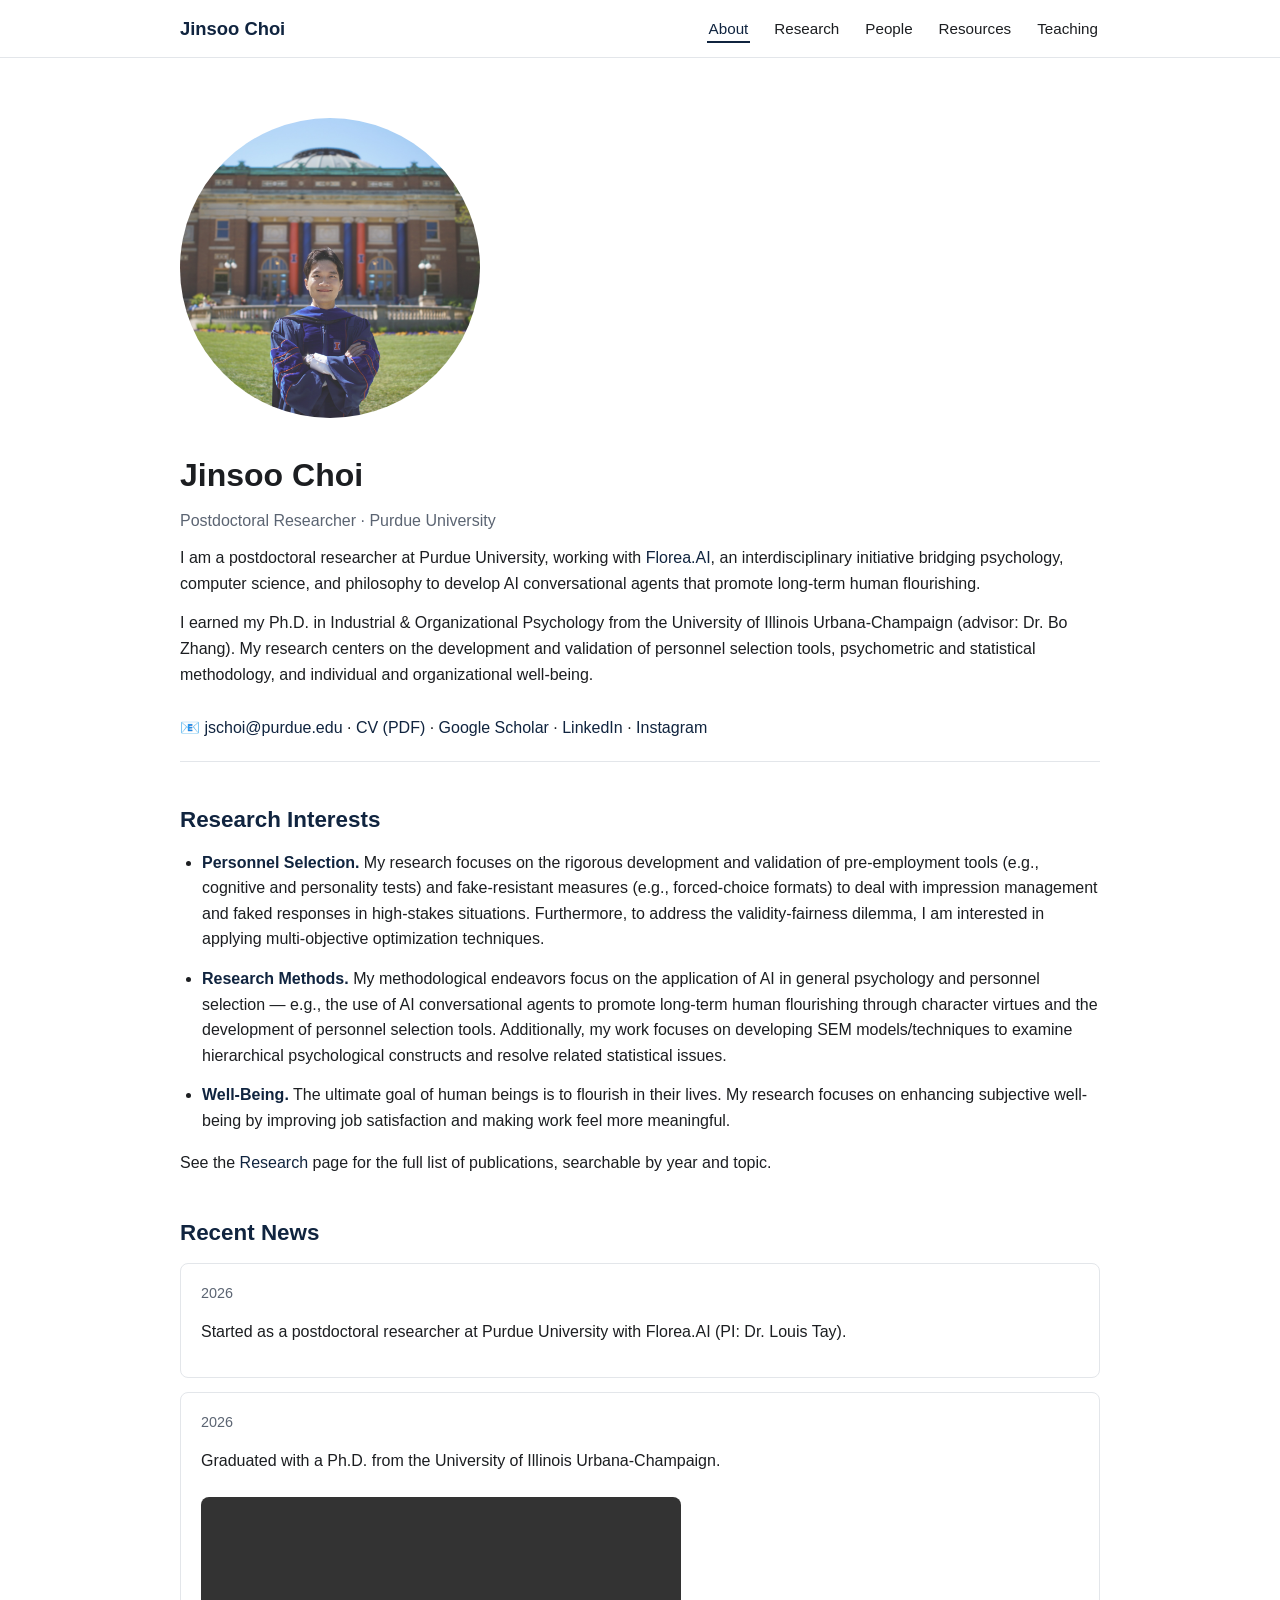
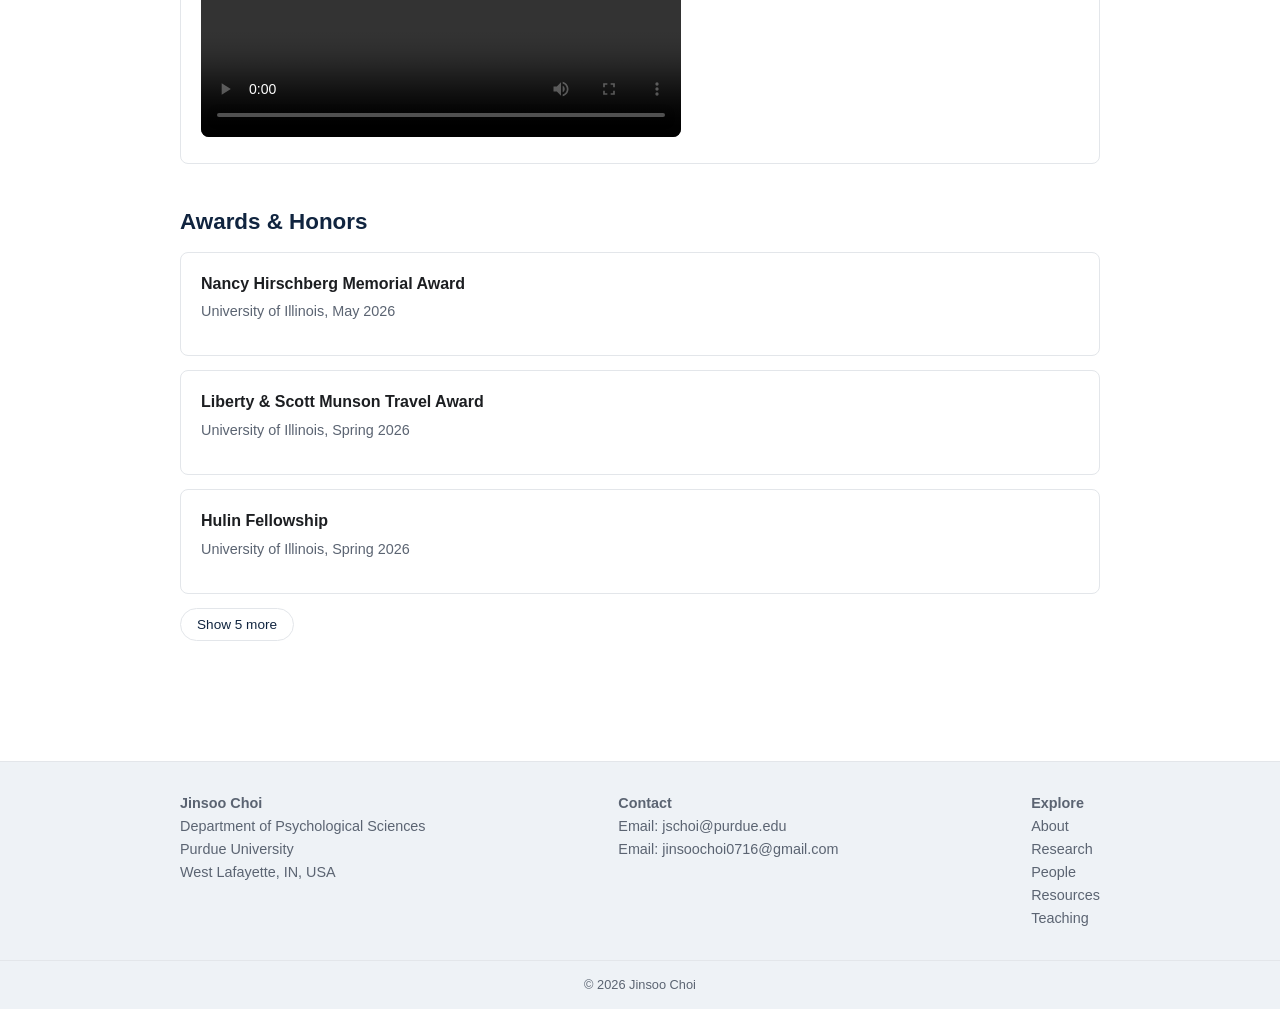
==== index.html @ ad50c2a3 "Add files via upload" ====
<!DOCTYPE html>
<html lang="en">
<head>
<meta charset="UTF-8">
<meta name="viewport" content="width=device-width, initial-scale=1">
<title>Jinsoo Choi — Purdue University</title>
<meta name="description" content="Jinsoo Choi, Postdoctoral Researcher at Purdue University (Florea.AI). Personnel selection, psychometrics, and well-being.">
<link rel="stylesheet" href="css/style.css">
</head>
<body>

<header class="site-header">
  <div class="nav-wrap">
    <a class="site-brand" href="index.html">Jinsoo Choi</a>
    <nav class="main-nav">
      <ul>
        <li><a href="index.html" class="active">About</a></li>
        <li><a href="research.html">Research</a></li>
        <li><a href="people.html">People</a></li>
        <li><a href="resources.html">Resources</a></li>
        <li><a href="teaching.html">Teaching</a></li>
      </ul>
    </nav>
  </div>
</header>

<main>
  <section class="hero">
    <img class="profile-photo" src="images/profile-jinsoo.jpg" alt="Jinsoo Choi">
    <div class="hero-text">
      <h1>Jinsoo Choi</h1>
      <p class="subtitle">Postdoctoral Researcher · Purdue University</p>
      <p>
        I am a postdoctoral researcher at Purdue University, working with
        <a href="https://florea.ai/index.html" target="_blank" rel="noopener">Florea.AI</a>, an interdisciplinary
        initiative bridging psychology, computer science, and philosophy to develop AI conversational agents
        that promote long-term human flourishing.
      </p>
      <p>
        I earned my Ph.D. in Industrial &amp; Organizational Psychology from the University of Illinois
        Urbana-Champaign (advisor: Dr. Bo Zhang). My research centers on the development and validation of
        personnel selection tools, psychometric and statistical methodology, and individual and organizational
        well-being.
      </p>
    </div>
  </section>

  <p class="contact-line">
    📧 <a href="mailto:jschoi@purdue.edu">jschoi@purdue.edu</a> ·
    <a href="files/CV_Jinsoo_Choi.pdf" target="_blank" rel="noopener">CV (PDF)</a> ·
    <a href="https://scholar.google.com/citations?user=YvyYw9AAAAAJ&hl=en" target="_blank" rel="noopener">Google Scholar</a> ·
    <a href="https://www.linkedin.com/in/jinsoo-choi-306742194/en" target="_blank" rel="noopener">LinkedIn</a> ·
    <a href="https://www.instagram.com/choiae.archive/" target="_blank" rel="noopener">Instagram</a>
  </p>

  <h2>Research Interests</h2>
  <ul class="interest-list">
    <li>
      <strong>Personnel Selection.</strong> My research focuses on the rigorous development and validation of
      pre-employment tools (e.g., cognitive and personality tests) and fake-resistant measures (e.g.,
      forced-choice formats) to deal with impression management and faked responses in high-stakes situations.
      Furthermore, to address the validity-fairness dilemma, I am interested in applying multi-objective
      optimization techniques.
    </li>
    <li>
      <strong>Research Methods.</strong> My methodological endeavors focus on the application of AI in general
      psychology and personnel selection — e.g., the use of AI conversational agents to promote long-term human
      flourishing through character virtues and the development of personnel selection tools. Additionally, my
      work focuses on developing SEM models/techniques to examine hierarchical psychological constructs and
      resolve related statistical issues.
    </li>
    <li>
      <strong>Well-Being.</strong> The ultimate goal of human beings is to flourish in their lives. My research
      focuses on enhancing subjective well-being by improving job satisfaction and making work feel more
      meaningful.
    </li>
  </ul>
  <p>
    See the <a href="research.html">Research</a> page for the full list of publications, searchable by year
    and topic.
  </p>

  <h2>Recent News</h2>
  <div class="collapsible" data-visible="3">
    <div class="card">
      <p class="pub-meta">2026</p>
      <p>Started as a postdoctoral researcher at Purdue University with Florea.AI (PI: Dr. Louis Tay).</p>
    </div>
    <div class="card">
      <p class="pub-meta">2026</p>
      <p>Graduated with a Ph.D. from the University of Illinois Urbana-Champaign.</p>
      <video controls playsinline preload="metadata" style="width:100%; max-width:480px; border-radius:8px; margin-top:10px;">
        <source src="videos/phd-hooding-hq.mp4" type="video/mp4">
        Your browser does not support the video tag.
      </video>
    </div>
  </div>

  <h2>Awards &amp; Honors</h2>
  <div class="collapsible" data-visible="3">
    <div class="card">
      <div class="pub-title">Nancy Hirschberg Memorial Award</div>
      <p class="pub-meta">University of Illinois, May 2026</p>
    </div>
    <div class="card">
      <div class="pub-title">Liberty &amp; Scott Munson Travel Award</div>
      <p class="pub-meta">University of Illinois, Spring 2026</p>
    </div>
    <div class="card">
      <div class="pub-title">Hulin Fellowship</div>
      <p class="pub-meta">University of Illinois, Spring 2026</p>
    </div>
    <div class="card">
      <div class="pub-title">Hobson Fellowship</div>
      <p class="pub-meta">University of Illinois, Fall 2025, Spring 2026</p>
    </div>
    <div class="card">
      <div class="pub-title">Diversity Research Award</div>
      <p class="pub-meta">University of Illinois, May 2025</p>
    </div>
    <div class="card">
      <div class="pub-title">Teaching Excellence</div>
      <p class="pub-meta">University of Illinois, Spring 2024, 2025</p>
    </div>
    <div class="card">
      <div class="pub-title">SIOP Student Travel Award</div>
      <p class="pub-meta">SIOP, 2023, 2024, 2026</p>
    </div>
    <div class="card">
      <div class="pub-title">Conference Travel Award</div>
      <p class="pub-meta">University of Illinois Graduate College, March 2023</p>
    </div>
  </div>
</main>

<footer class="site-footer">
  <div class="footer-wrap">
    <div>
      <strong>Jinsoo Choi</strong><br>
      Department of Psychological Sciences<br>
      Purdue University<br>
      West Lafayette, IN, USA
    </div>
    <div>
      <strong>Contact</strong><br>
      Email: <a href="mailto:jschoi@purdue.edu">jschoi@purdue.edu</a><br>
      Email: <a href="mailto:jinsoochoi0716@gmail.com">jinsoochoi0716@gmail.com</a>
    </div>
    <div>
      <strong>Explore</strong><br>
      <a href="index.html">About</a><br>
      <a href="research.html">Research</a><br>
      <a href="people.html">People</a><br>
      <a href="resources.html">Resources</a><br>
      <a href="teaching.html">Teaching</a>
    </div>
  </div>
  <div class="copyright">&copy; 2026 Jinsoo Choi</div>
</footer>

<script src="js/collapsible.js"></script>
</body>
</html>
---- css/style.css ----
/* =========================================
   기본 변수 (색상 등은 여기서 쉽게 바꿀 수 있어요)
   ========================================= */
:root {
  --color-bg: #ffffff;
  --color-text: #1c1e21;
  --color-muted: #5b6472;
  --color-accent: #10243f;   /* 메인 강조색 (남색) */
  --color-accent-light: #eef2f6;
  --color-border: #e3e6ea;
  --max-width: 960px;
  --radius: 8px;
}

* { box-sizing: border-box; }

html, body {
  margin: 0;
  padding: 0;
  font-family: -apple-system, BlinkMacSystemFont, "Segoe UI", "Noto Sans KR", "Helvetica Neue", Arial, sans-serif;
  color: var(--color-text);
  background: var(--color-bg);
  line-height: 1.6;
}

a { color: var(--color-accent); text-decoration: none; }
a:hover { text-decoration: underline; }

img { max-width: 100%; display: block; }

/* ---------- 헤더 / 네비게이션 ---------- */
header.site-header {
  border-bottom: 1px solid var(--color-border);
  position: sticky;
  top: 0;
  background: rgba(255,255,255,0.95);
  backdrop-filter: blur(6px);
  z-index: 100;
}

.nav-wrap {
  max-width: var(--max-width);
  margin: 0 auto;
  padding: 14px 20px;
  display: flex;
  align-items: center;
  justify-content: space-between;
  flex-wrap: wrap;
  gap: 10px;
}

.site-brand {
  font-weight: 700;
  font-size: 1.15rem;
  color: var(--color-accent);
}
.site-brand:hover { text-decoration: none; }

nav.main-nav ul {
  list-style: none;
  display: flex;
  gap: 22px;
  margin: 0;
  padding: 0;
  flex-wrap: wrap;
}

nav.main-nav a {
  color: var(--color-text);
  font-size: 0.95rem;
  padding: 4px 2px;
  border-bottom: 2px solid transparent;
}

nav.main-nav a:hover,
nav.main-nav a.active {
  color: var(--color-accent);
  border-bottom-color: var(--color-accent);
  text-decoration: none;
}

/* ---------- 메인 콘텐츠 ---------- */
main {
  max-width: var(--max-width);
  margin: 0 auto;
  padding: 40px 20px 60px;
}

.page-title {
  font-size: 0.85rem;
  text-transform: uppercase;
  letter-spacing: 0.08em;
  color: var(--color-muted);
  margin-bottom: 4px;
}

h1 {
  font-size: 2rem;
  margin: 0 0 20px;
}

h2 {
  font-size: 1.4rem;
  margin: 40px 0 12px;
  color: var(--color-accent);
}

h3 {
  font-size: 1.1rem;
  margin: 24px 0 8px;
}

p { margin: 0 0 14px; }

/* 본문 안의 핵심 키워드 강조 (예: Personnel Selection, Research Methods, Well-Being) */
main strong {
  color: var(--color-accent);
}

.interest-list {
  margin: 0 0 16px;
  padding-left: 22px;
}
.interest-list li {
  margin-bottom: 14px;
}

/* ---------- 히어로 (홈페이지 소개) ---------- */
.hero {
  display: flex;
  gap: 32px;
  align-items: center;
  flex-wrap: wrap;
  padding: 20px 0 10px;
}

.hero img.profile-photo {
  width: 300px;
  height: 300px;
  border-radius: 50%;
  object-fit: cover;
  background: var(--color-accent-light);
  flex-shrink: 0;
}

@media (max-width: 600px) {
  .hero img.profile-photo {
    width: 220px;
    height: 220px;
  }
}

.hero-text h1 { margin-bottom: 6px; }
.hero-text .subtitle { color: var(--color-muted); margin-bottom: 12px; }

.contact-line {
  margin: 4px 0 32px;
  padding-bottom: 20px;
  border-bottom: 1px solid var(--color-border);
}

/* ---------- 카드 / 리스트 공통 ---------- */
.card {
  border: 1px solid var(--color-border);
  border-radius: var(--radius);
  padding: 18px 20px;
  margin-bottom: 14px;
}

.tag {
  display: inline-block;
  font-size: 0.75rem;
  padding: 2px 9px;
  border-radius: 999px;
  background: var(--color-accent-light);
  color: var(--color-accent);
  margin: 0 6px 6px 0;
}

/* ---------- Research 필터 UI ---------- */
.filter-bar {
  display: flex;
  flex-wrap: wrap;
  gap: 12px;
  align-items: center;
  margin-bottom: 24px;
  padding: 16px;
  background: var(--color-accent-light);
  border-radius: var(--radius);
}

.filter-bar input[type="search"] {
  flex: 1;
  min-width: 180px;
  padding: 8px 12px;
  border: 1px solid var(--color-border);
  border-radius: var(--radius);
  font-size: 0.95rem;
}

.filter-bar select {
  padding: 8px 12px;
  border: 1px solid var(--color-border);
  border-radius: var(--radius);
  font-size: 0.95rem;
  background: white;
}

.topic-buttons {
  display: flex;
  flex-wrap: wrap;
  gap: 8px;
  margin-bottom: 20px;
}

.topic-btn {
  padding: 6px 14px;
  border: 1px solid var(--color-border);
  border-radius: 999px;
  background: white;
  font-size: 0.85rem;
  cursor: pointer;
  color: var(--color-text);
}

.topic-btn:hover { border-color: var(--color-accent); }

.topic-btn.active {
  background: var(--color-accent);
  color: white;
  border-color: var(--color-accent);
}

.pub-item {
  border-bottom: 1px solid var(--color-border);
  padding: 16px 0;
}
.pub-item:last-child { border-bottom: none; }

.pub-title { font-weight: 600; margin-bottom: 4px; }
.pub-meta { color: var(--color-muted); font-size: 0.9rem; }
.pub-year-badge {
  display: inline-block;
  font-weight: 700;
  color: var(--color-accent);
  margin-right: 10px;
}

.empty-state {
  color: var(--color-muted);
  padding: 30px 0;
  text-align: center;
}

.show-more-btn {
  display: block;
  margin: 4px 0 20px;
  padding: 8px 16px;
  border: 1px solid var(--color-border);
  border-radius: 999px;
  background: white;
  font-size: 0.85rem;
  color: var(--color-accent);
  cursor: pointer;
}
.show-more-btn:hover { border-color: var(--color-accent); }

/* ---------- People / Teaching 그리드 ---------- */
.grid {
  display: grid;
  grid-template-columns: repeat(auto-fit, minmax(300px, 1fr));
  gap: 20px;
  margin: 20px 0;
}

.person-card { text-align: left; }
.person-card img {
  width: 100%;
  aspect-ratio: 1 / 1;
  object-fit: cover;
  border-radius: var(--radius);
  background: var(--color-accent-light);
  margin-bottom: 8px;
}
.person-card .name { font-weight: 600; }
.person-card .role { color: var(--color-muted); font-size: 0.9rem; }

/* ---------- 스냅샷(그룹 사진) 갤러리 ---------- */
.photo-grid {
  display: grid;
  grid-template-columns: repeat(auto-fit, minmax(390px, 1fr));
  gap: 20px;
  margin: 20px 0;
}
.photo-card img {
  width: 100%;
  aspect-ratio: 4 / 3;
  object-fit: cover;
  border-radius: var(--radius);
  margin-bottom: 8px;
}
.photo-card .caption {
  font-size: 0.9rem;
  color: var(--color-muted);
}

/* Wide group shots (e.g. a lineup of several people) — don't crop the sides */
.photo-card-wide {
  grid-column: 1 / -1;
}
.photo-card-wide img {
  aspect-ratio: auto;
  object-fit: contain;
  background: var(--color-accent-light);
}

/* Fixed 3-per-row gallery (e.g. UIUC Family) */
.photo-grid-3col {
  grid-template-columns: repeat(3, 1fr);
}
@media (max-width: 800px) {
  .photo-grid-3col {
    grid-template-columns: repeat(2, 1fr);
  }
}
@media (max-width: 500px) {
  .photo-grid-3col {
    grid-template-columns: 1fr;
  }
}

/* ---------- 푸터 ---------- */
footer.site-footer {
  border-top: 1px solid var(--color-border);
  background: var(--color-accent-light);
  margin-top: 40px;
}

.footer-wrap {
  max-width: var(--max-width);
  margin: 0 auto;
  padding: 30px 20px;
  display: flex;
  justify-content: space-between;
  flex-wrap: wrap;
  gap: 24px;
  font-size: 0.9rem;
  color: var(--color-muted);
}

.footer-wrap a { color: var(--color-muted); }

.copyright {
  text-align: center;
  padding: 14px 20px;
  font-size: 0.8rem;
  color: var(--color-muted);
  border-top: 1px solid var(--color-border);
}

/* ---------- 반응형 ---------- */
@media (max-width: 600px) {
  .hero { flex-direction: column; align-items: flex-start; }
  nav.main-nav ul { gap: 14px; }
}
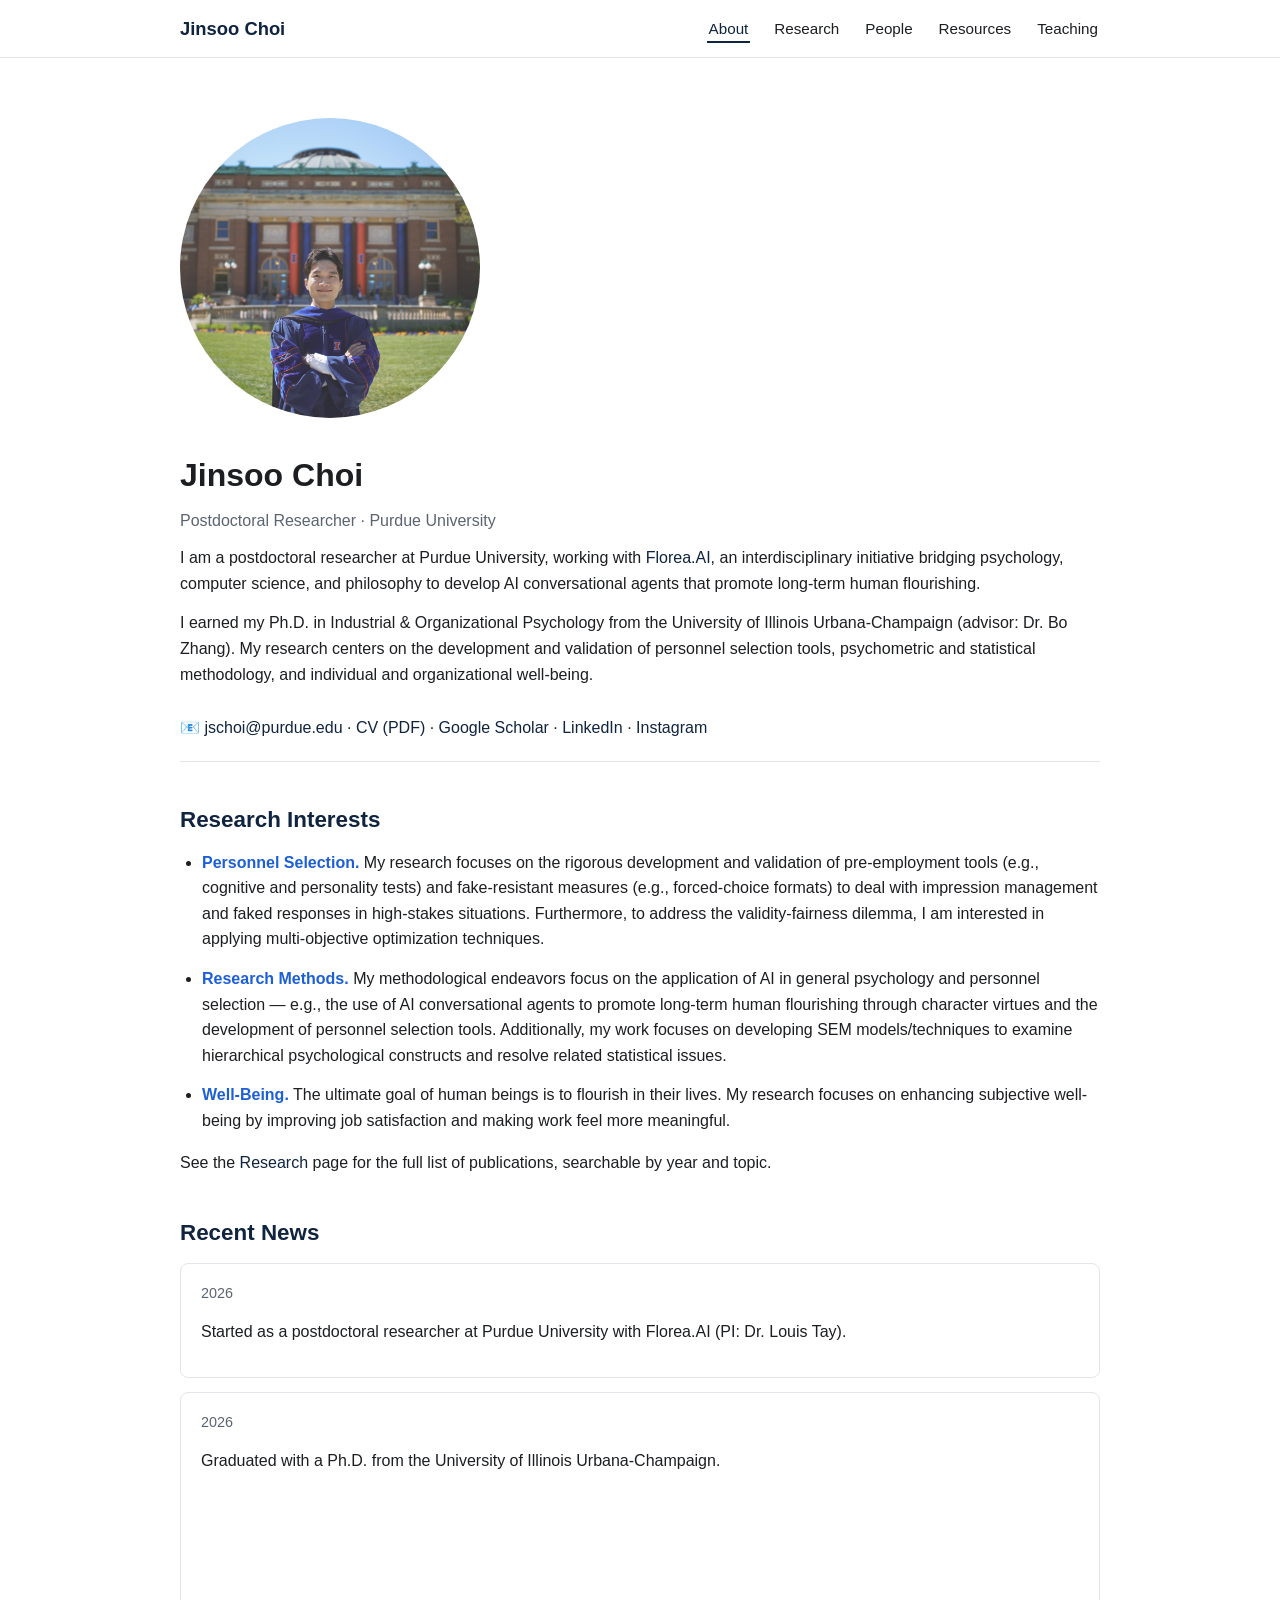
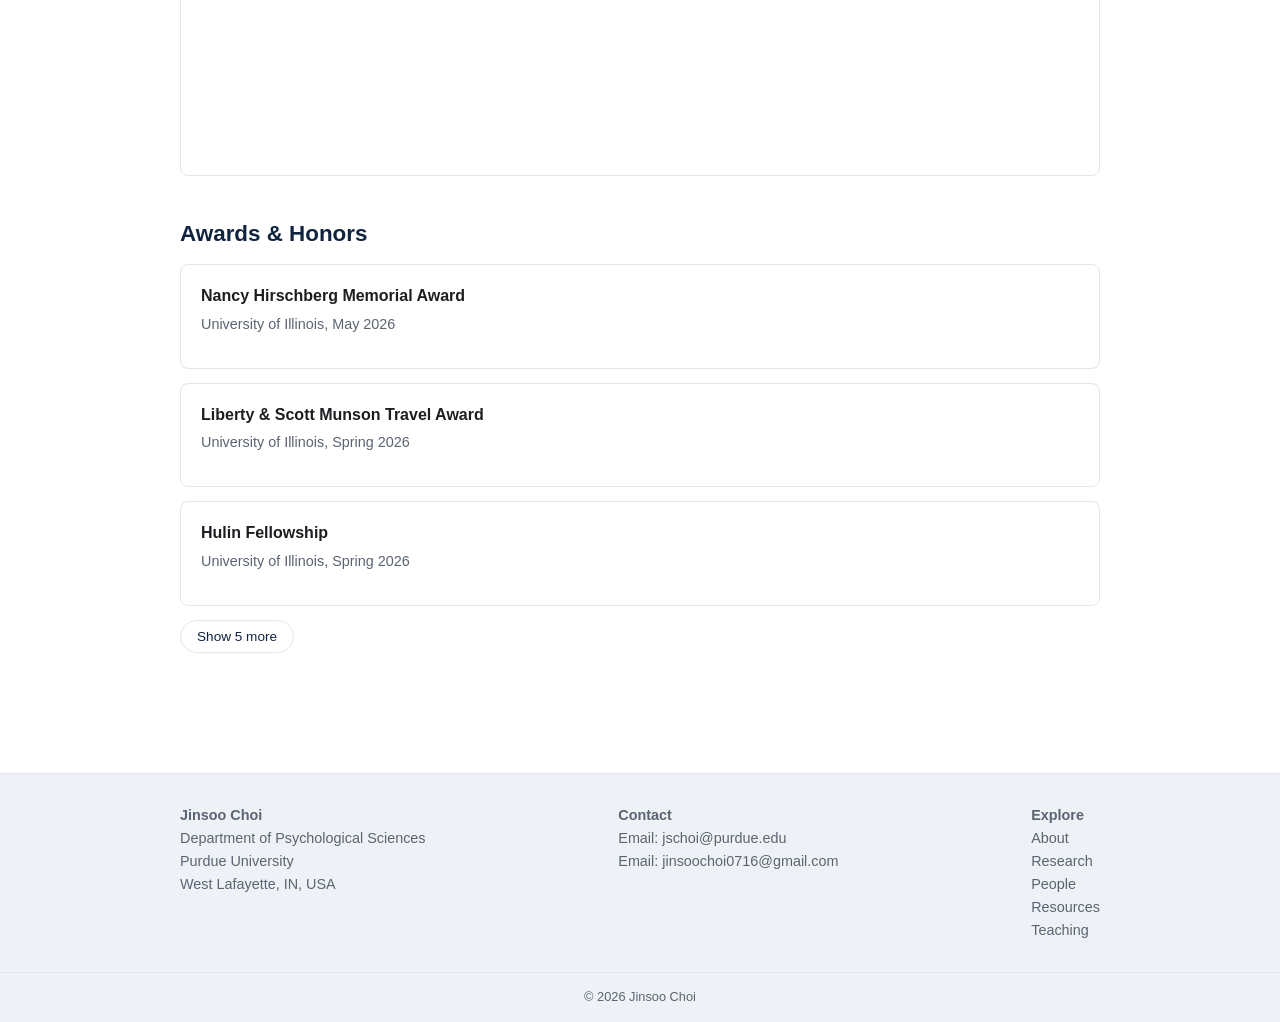
==== commit e77b3bee: "Add files via upload" ====
--- a/index.html
+++ b/index.html
@@ -89,10 +89,9 @@
     <div class="card">
       <p class="pub-meta">2026</p>
       <p>Graduated with a Ph.D. from the University of Illinois Urbana-Champaign.</p>
-      <video controls playsinline preload="metadata" style="width:100%; max-width:480px; border-radius:8px; margin-top:10px;">
-        <source src="videos/phd-hooding-hq.mp4" type="video/mp4">
-        Your browser does not support the video tag.
-      </video>
+      <div style="position:relative; width:100%; max-width:480px; aspect-ratio:16/9; margin-top:10px;">
+        <iframe src="https://www.youtube.com/embed/DVPNbeAXkKk" title="Jinsoo Choi PhD Hooding Ceremony" style="position:absolute; top:0; left:0; width:100%; height:100%; border:0; border-radius:8px;" allow="accelerometer; autoplay; clipboard-write; encrypted-media; gyroscope; picture-in-picture" allowfullscreen></iframe>
+      </div>
     </div>
   </div>
 
--- a/css/style.css
+++ b/css/style.css
@@ -8,6 +8,7 @@
   --color-accent: #10243f;   /* 메인 강조색 (남색) */
   --color-accent-light: #eef2f6;
   --color-border: #e3e6ea;
+  --color-keyword: #1d5fd6;  /* 본문 키워드 강조용 선명한 파랑 */
   --max-width: 960px;
   --radius: 8px;
 }
@@ -114,7 +115,7 @@
 
 /* 본문 안의 핵심 키워드 강조 (예: Personnel Selection, Research Methods, Well-Being) */
 main strong {
-  color: var(--color-accent);
+  color: var(--color-keyword);
 }
 
 .interest-list {
@@ -275,12 +276,12 @@
 
 .person-card { text-align: left; }
 .person-card img {
-  width: 100%;
+  width: 75%;
   aspect-ratio: 1 / 1;
   object-fit: cover;
   border-radius: var(--radius);
   background: var(--color-accent-light);
-  margin-bottom: 8px;
+  margin: 0 0 8px;
 }
 .person-card .name { font-weight: 600; }
 .person-card .role { color: var(--color-muted); font-size: 0.9rem; }
